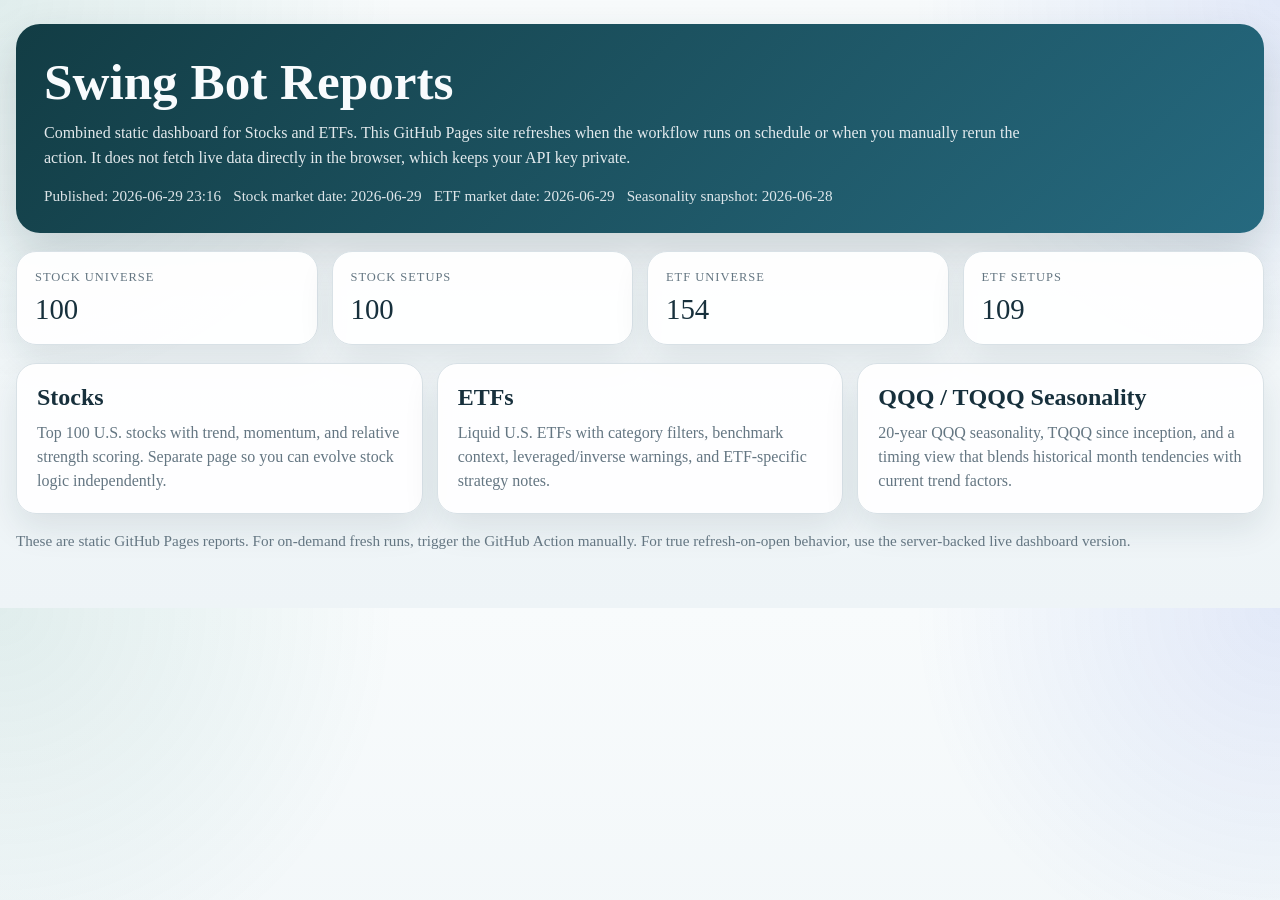
==== index.html @ 13d6fba6 "Add cache busting for report pages" ====
<!doctype html>
<html lang="en">
<head>
  <meta charset="utf-8">
  <meta http-equiv="Cache-Control" content="no-cache, no-store, must-revalidate">
  <meta http-equiv="Pragma" content="no-cache">
  <meta http-equiv="Expires" content="0">
  <meta name="viewport" content="width=device-width, initial-scale=1">
  <title>Swing Bot Reports</title>
  <style>
    :root {
      --bg: #eef4f7;
      --panel: rgba(255,255,255,.95);
      --ink: #17303c;
      --muted: #647682;
      --line: #d8e1e6;
      --green: #0c7a69;
      --blue: #1d4ed8;
      --shadow: 0 14px 34px rgba(23,48,60,.10);
    }
    * { box-sizing: border-box; }
    body {
      margin: 0;
      color: var(--ink);
      font-family: Georgia, "Times New Roman", serif;
      background:
        radial-gradient(circle at top left, rgba(12,122,105,.10), transparent 28%),
        radial-gradient(circle at top right, rgba(29,78,216,.10), transparent 26%),
        linear-gradient(180deg, #f8fbfc 0%, var(--bg) 100%);
    }
    .wrap { max-width: 1480px; margin: 0 auto; padding: 24px 16px 40px; }
    .hero {
      background: linear-gradient(135deg, rgba(14,57,65,.98), rgba(21,94,117,.92));
      color: #f8fbfd;
      border-radius: 24px;
      padding: 28px;
      box-shadow: 0 20px 45px rgba(23,48,60,.18);
    }
    .hero h1 { margin: 0 0 10px; font-size: clamp(2rem, 4vw, 3.4rem); }
    .hero p { margin: 0; line-height: 1.55; max-width: 1020px; color: rgba(248,251,253,.90); }
    .hero-meta {
      display: flex;
      gap: 12px;
      flex-wrap: wrap;
      margin-top: 16px;
      color: rgba(248,251,253,.88);
      font-size: .95rem;
    }
    .metrics, .links {
      display: grid;
      grid-template-columns: repeat(auto-fit, minmax(220px, 1fr));
      gap: 14px;
      margin-top: 18px;
    }
    .metric, .panel, .link-card {
      background: var(--panel);
      border: 1px solid var(--line);
      border-radius: 20px;
      box-shadow: var(--shadow);
    }
    .metric { padding: 18px; }
    .link-card { padding: 20px; text-decoration: none; color: var(--ink); }
    .link-card h2 { margin: 0 0 10px; }
    .link-card p { margin: 0; line-height: 1.5; color: var(--muted); }
    .label { color: var(--muted); text-transform: uppercase; letter-spacing: .08em; font-size: .78rem; }
    .value { font-size: 1.8rem; margin-top: 8px; }
    .note {
      margin-top: 16px;
      color: var(--muted);
      font-size: .95rem;
      line-height: 1.5;
    }
  </style>
</head>
<body>
  <div class="wrap">
    <section class="hero">
      <h1>Swing Bot Reports</h1>
      <p>Combined static dashboard for Stocks and ETFs. This GitHub Pages site refreshes when the workflow runs on schedule or when you manually rerun the action. It does not fetch live data directly in the browser, which keeps your API key private.</p>
      <div class="hero-meta">
        <div>Published: 2026-06-29 23:16</div>
        <div>Stock market date: 2026-06-29</div>
        <div>ETF market date: 2026-06-29</div>
        <div>Seasonality snapshot: 2026-06-28</div>
      </div>
    </section>
    <section class="metrics">
      <article class="metric"><div class="label">Stock Universe</div><div class="value">100</div></article>
      <article class="metric"><div class="label">Stock Setups</div><div class="value">100</div></article>
      <article class="metric"><div class="label">ETF Universe</div><div class="value">154</div></article>
      <article class="metric"><div class="label">ETF Setups</div><div class="value">109</div></article>
    </section>
    <section class="links">
      <a class="link-card" href="stocks.html?v=20260630-backtest">
        <h2>Stocks</h2>
        <p>Top 100 U.S. stocks with trend, momentum, and relative strength scoring. Separate page so you can evolve stock logic independently.</p>
      </a>
      <a class="link-card" href="etfs.html?v=20260630-backtest">
        <h2>ETFs</h2>
        <p>Liquid U.S. ETFs with category filters, benchmark context, leveraged/inverse warnings, and ETF-specific strategy notes.</p>
      </a>
      <a class="link-card" href="seasonality.html?v=20260630-backtest">
        <h2>QQQ / TQQQ Seasonality</h2>
        <p>20-year QQQ seasonality, TQQQ since inception, and a timing view that blends historical month tendencies with current trend factors.</p>
      </a>
    </section>
    <p class="note">These are static GitHub Pages reports. For on-demand fresh runs, trigger the GitHub Action manually. For true refresh-on-open behavior, use the server-backed live dashboard version.</p>
  </div>
</body>
</html>
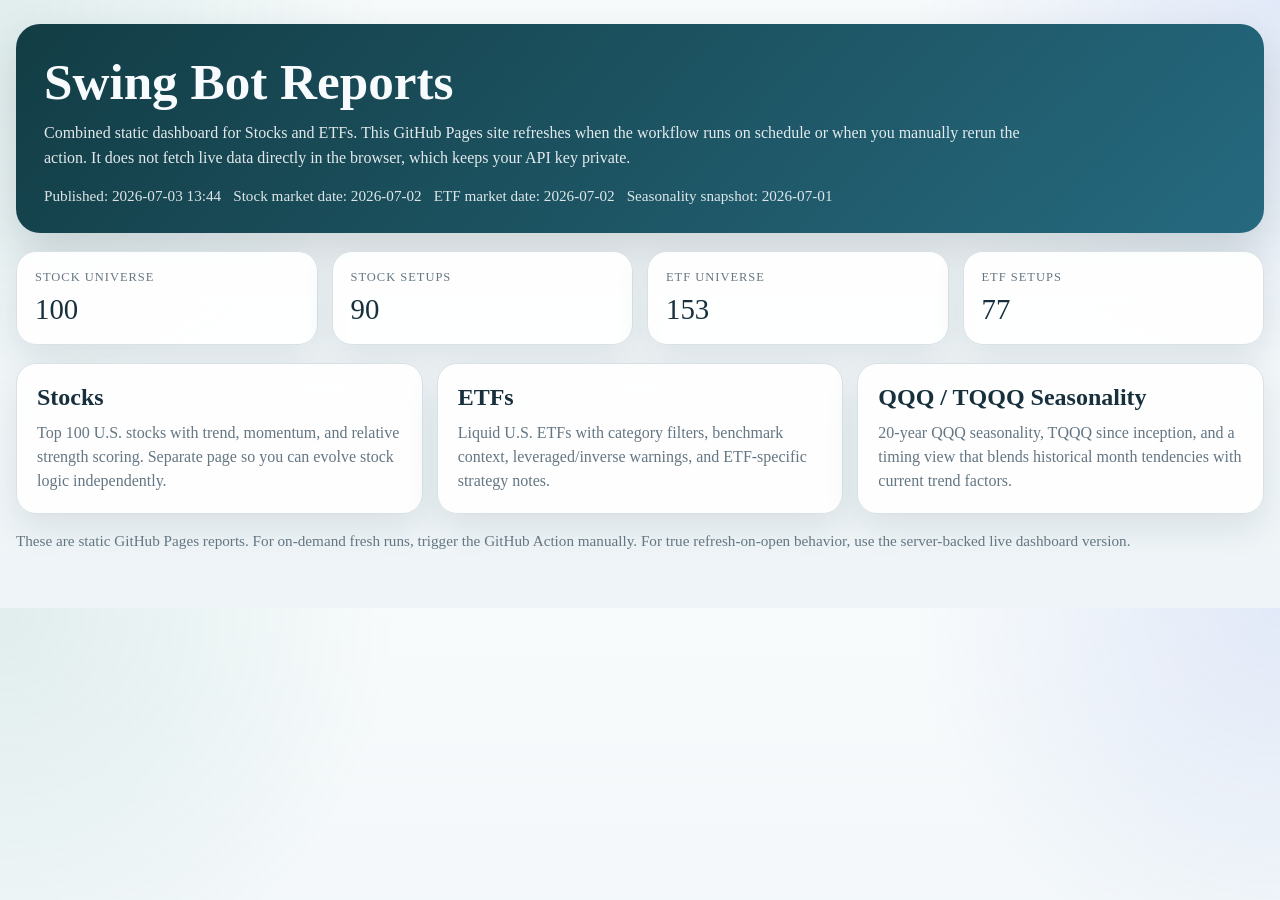
==== commit 4559e2a7: "Add edge-scored stock swing ranking" ====
--- a/index.html
+++ b/index.html
@@ -78,28 +78,28 @@
       <h1>Swing Bot Reports</h1>
       <p>Combined static dashboard for Stocks and ETFs. This GitHub Pages site refreshes when the workflow runs on schedule or when you manually rerun the action. It does not fetch live data directly in the browser, which keeps your API key private.</p>
       <div class="hero-meta">
-        <div>Published: 2026-06-29 23:16</div>
-        <div>Stock market date: 2026-06-29</div>
-        <div>ETF market date: 2026-06-29</div>
-        <div>Seasonality snapshot: 2026-06-28</div>
+        <div>Published: 2026-07-03 13:44</div>
+        <div>Stock market date: 2026-07-02</div>
+        <div>ETF market date: 2026-07-02</div>
+        <div>Seasonality snapshot: 2026-07-01</div>
       </div>
     </section>
     <section class="metrics">
       <article class="metric"><div class="label">Stock Universe</div><div class="value">100</div></article>
-      <article class="metric"><div class="label">Stock Setups</div><div class="value">100</div></article>
-      <article class="metric"><div class="label">ETF Universe</div><div class="value">154</div></article>
-      <article class="metric"><div class="label">ETF Setups</div><div class="value">109</div></article>
+      <article class="metric"><div class="label">Stock Setups</div><div class="value">90</div></article>
+      <article class="metric"><div class="label">ETF Universe</div><div class="value">153</div></article>
+      <article class="metric"><div class="label">ETF Setups</div><div class="value">77</div></article>
     </section>
     <section class="links">
-      <a class="link-card" href="stocks.html?v=20260630-backtest">
+      <a class="link-card" href="stocks.html?v=202607031344">
         <h2>Stocks</h2>
         <p>Top 100 U.S. stocks with trend, momentum, and relative strength scoring. Separate page so you can evolve stock logic independently.</p>
       </a>
-      <a class="link-card" href="etfs.html?v=20260630-backtest">
+      <a class="link-card" href="etfs.html?v=202607031344">
         <h2>ETFs</h2>
         <p>Liquid U.S. ETFs with category filters, benchmark context, leveraged/inverse warnings, and ETF-specific strategy notes.</p>
       </a>
-      <a class="link-card" href="seasonality.html?v=20260630-backtest">
+      <a class="link-card" href="seasonality.html?v=202607031344">
         <h2>QQQ / TQQQ Seasonality</h2>
         <p>20-year QQQ seasonality, TQQQ since inception, and a timing view that blends historical month tendencies with current trend factors.</p>
       </a>
@@ -107,4 +107,4 @@
     <p class="note">These are static GitHub Pages reports. For on-demand fresh runs, trigger the GitHub Action manually. For true refresh-on-open behavior, use the server-backed live dashboard version.</p>
   </div>
 </body>
-</html>
+</html>
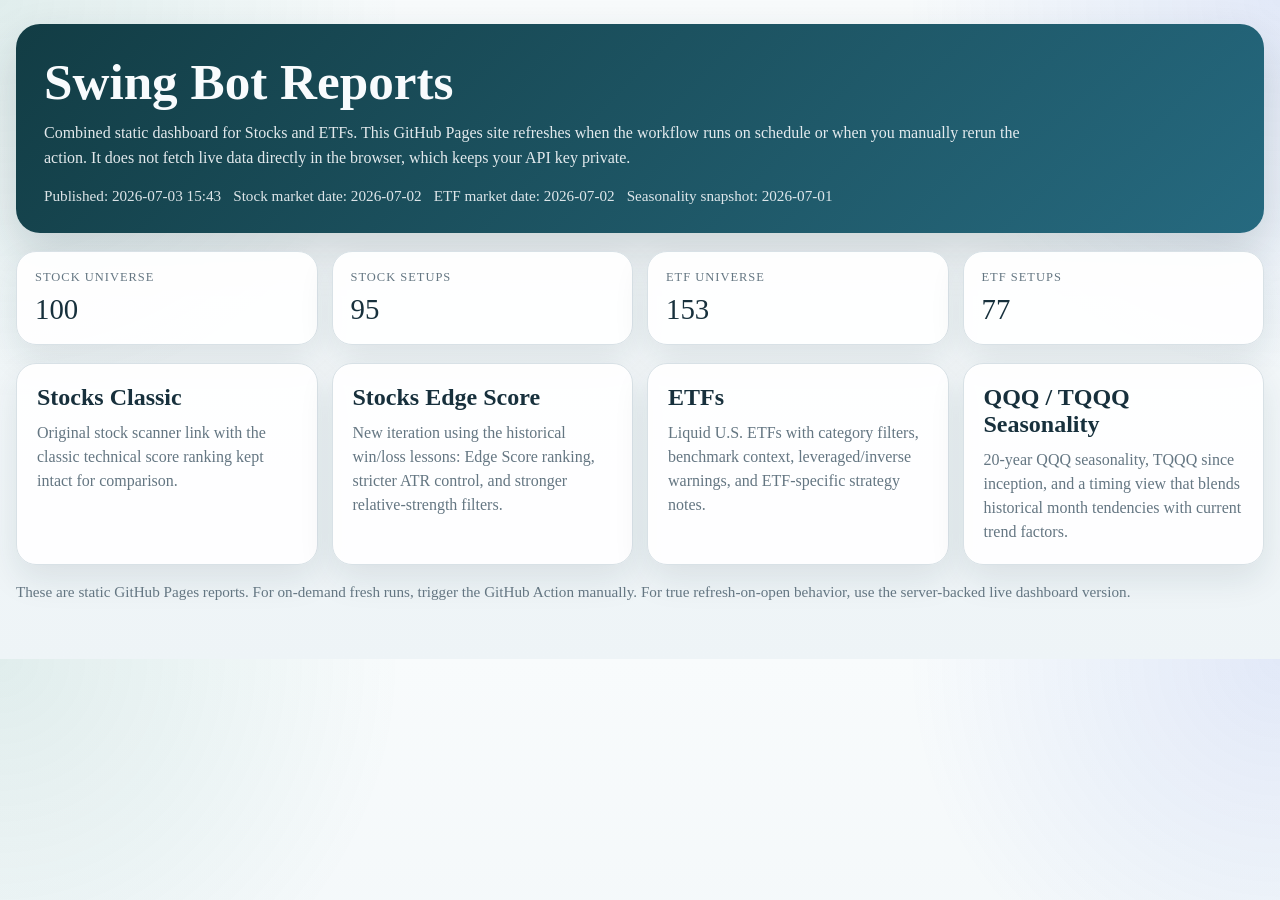
==== commit 254176c1: "Publish classic and edge stock reports separately" ====
--- a/index.html
+++ b/index.html
@@ -78,7 +78,7 @@
       <h1>Swing Bot Reports</h1>
       <p>Combined static dashboard for Stocks and ETFs. This GitHub Pages site refreshes when the workflow runs on schedule or when you manually rerun the action. It does not fetch live data directly in the browser, which keeps your API key private.</p>
       <div class="hero-meta">
-        <div>Published: 2026-07-03 13:44</div>
+        <div>Published: 2026-07-03 15:43</div>
         <div>Stock market date: 2026-07-02</div>
         <div>ETF market date: 2026-07-02</div>
         <div>Seasonality snapshot: 2026-07-01</div>
@@ -86,20 +86,24 @@
     </section>
     <section class="metrics">
       <article class="metric"><div class="label">Stock Universe</div><div class="value">100</div></article>
-      <article class="metric"><div class="label">Stock Setups</div><div class="value">90</div></article>
+      <article class="metric"><div class="label">Stock Setups</div><div class="value">95</div></article>
       <article class="metric"><div class="label">ETF Universe</div><div class="value">153</div></article>
       <article class="metric"><div class="label">ETF Setups</div><div class="value">77</div></article>
     </section>
     <section class="links">
-      <a class="link-card" href="stocks.html?v=202607031344">
-        <h2>Stocks</h2>
-        <p>Top 100 U.S. stocks with trend, momentum, and relative strength scoring. Separate page so you can evolve stock logic independently.</p>
+      <a class="link-card" href="stocks.html?v=202607031543">
+        <h2>Stocks Classic</h2>
+        <p>Original stock scanner link with the classic technical score ranking kept intact for comparison.</p>
       </a>
-      <a class="link-card" href="etfs.html?v=202607031344">
+      <a class="link-card" href="stocks-edge.html?v=202607031543">
+        <h2>Stocks Edge Score</h2>
+        <p>New iteration using the historical win/loss lessons: Edge Score ranking, stricter ATR control, and stronger relative-strength filters.</p>
+      </a>
+      <a class="link-card" href="etfs.html?v=202607031543">
         <h2>ETFs</h2>
         <p>Liquid U.S. ETFs with category filters, benchmark context, leveraged/inverse warnings, and ETF-specific strategy notes.</p>
       </a>
-      <a class="link-card" href="seasonality.html?v=202607031344">
+      <a class="link-card" href="seasonality.html?v=202607031543">
         <h2>QQQ / TQQQ Seasonality</h2>
         <p>20-year QQQ seasonality, TQQQ since inception, and a timing view that blends historical month tendencies with current trend factors.</p>
       </a>
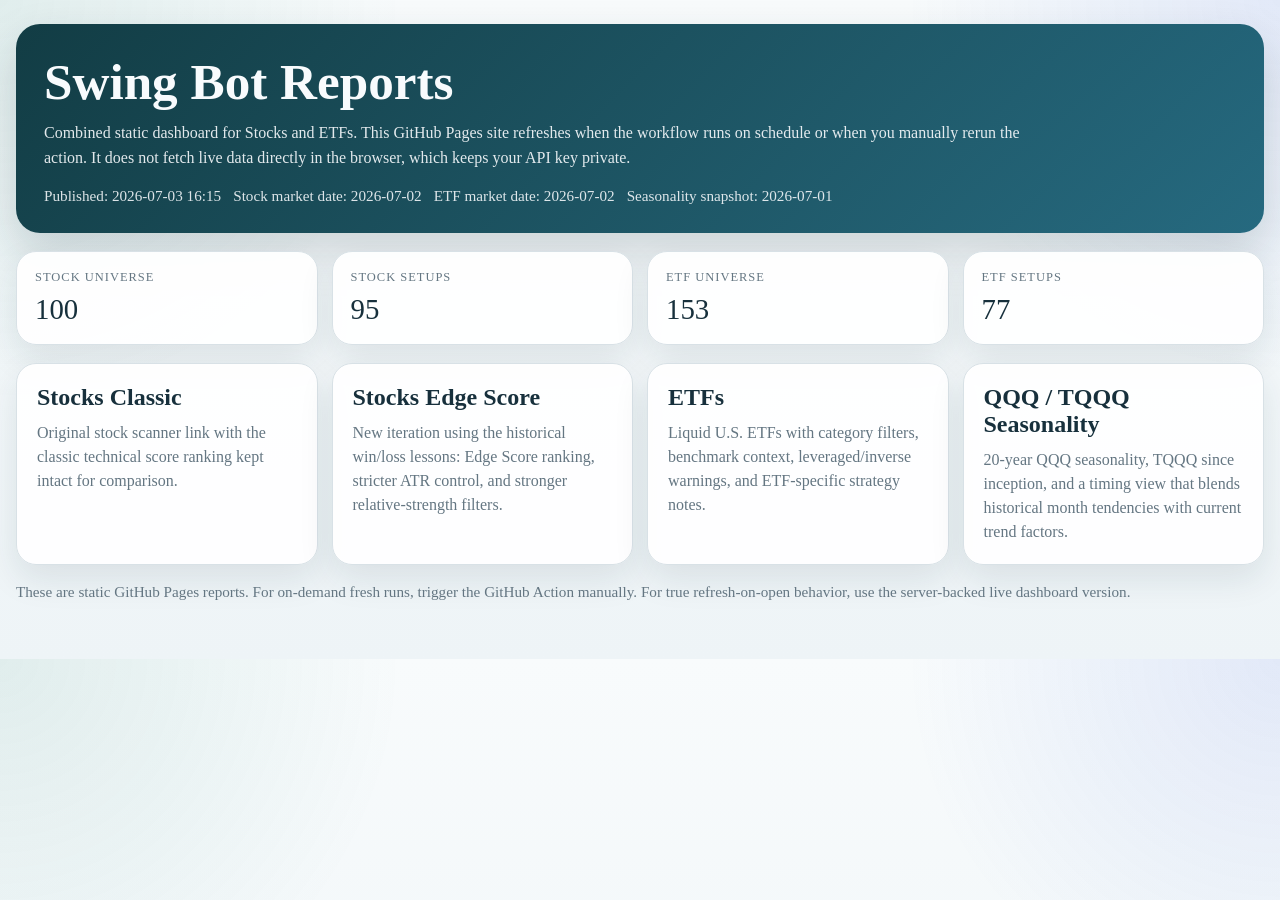
==== commit 257f3884: "Tune edge report default filters" ====
--- a/index.html
+++ b/index.html
@@ -78,7 +78,7 @@
       <h1>Swing Bot Reports</h1>
       <p>Combined static dashboard for Stocks and ETFs. This GitHub Pages site refreshes when the workflow runs on schedule or when you manually rerun the action. It does not fetch live data directly in the browser, which keeps your API key private.</p>
       <div class="hero-meta">
-        <div>Published: 2026-07-03 15:43</div>
+        <div>Published: 2026-07-03 16:15</div>
         <div>Stock market date: 2026-07-02</div>
         <div>ETF market date: 2026-07-02</div>
         <div>Seasonality snapshot: 2026-07-01</div>
@@ -91,19 +91,19 @@
       <article class="metric"><div class="label">ETF Setups</div><div class="value">77</div></article>
     </section>
     <section class="links">
-      <a class="link-card" href="stocks.html?v=202607031543">
+      <a class="link-card" href="stocks.html?v=202607031615">
         <h2>Stocks Classic</h2>
         <p>Original stock scanner link with the classic technical score ranking kept intact for comparison.</p>
       </a>
-      <a class="link-card" href="stocks-edge.html?v=202607031543">
+      <a class="link-card" href="stocks-edge.html?v=202607031615">
         <h2>Stocks Edge Score</h2>
         <p>New iteration using the historical win/loss lessons: Edge Score ranking, stricter ATR control, and stronger relative-strength filters.</p>
       </a>
-      <a class="link-card" href="etfs.html?v=202607031543">
+      <a class="link-card" href="etfs.html?v=202607031615">
         <h2>ETFs</h2>
         <p>Liquid U.S. ETFs with category filters, benchmark context, leveraged/inverse warnings, and ETF-specific strategy notes.</p>
       </a>
-      <a class="link-card" href="seasonality.html?v=202607031543">
+      <a class="link-card" href="seasonality.html?v=202607031615">
         <h2>QQQ / TQQQ Seasonality</h2>
         <p>20-year QQQ seasonality, TQQQ since inception, and a timing view that blends historical month tendencies with current trend factors.</p>
       </a>
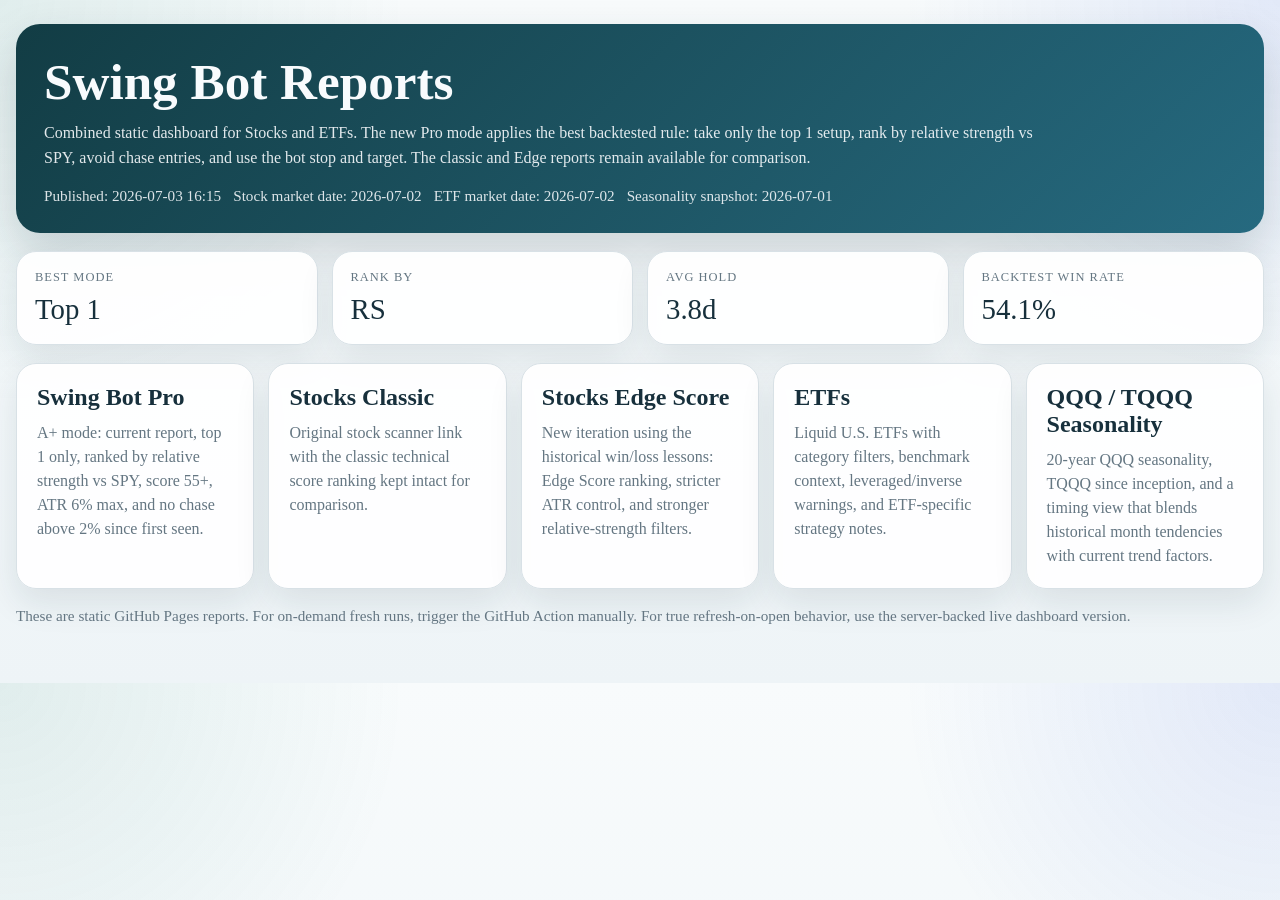
==== commit 95d9eb80: "Add Swing Bot Pro dashboard" ====
--- a/index.html
+++ b/index.html
@@ -76,7 +76,7 @@
   <div class="wrap">
     <section class="hero">
       <h1>Swing Bot Reports</h1>
-      <p>Combined static dashboard for Stocks and ETFs. This GitHub Pages site refreshes when the workflow runs on schedule or when you manually rerun the action. It does not fetch live data directly in the browser, which keeps your API key private.</p>
+      <p>Combined static dashboard for Stocks and ETFs. The new Pro mode applies the best backtested rule: take only the top 1 setup, rank by relative strength vs SPY, avoid chase entries, and use the bot stop and target. The classic and Edge reports remain available for comparison.</p>
       <div class="hero-meta">
         <div>Published: 2026-07-03 16:15</div>
         <div>Stock market date: 2026-07-02</div>
@@ -85,12 +85,16 @@
       </div>
     </section>
     <section class="metrics">
-      <article class="metric"><div class="label">Stock Universe</div><div class="value">100</div></article>
-      <article class="metric"><div class="label">Stock Setups</div><div class="value">95</div></article>
-      <article class="metric"><div class="label">ETF Universe</div><div class="value">153</div></article>
-      <article class="metric"><div class="label">ETF Setups</div><div class="value">77</div></article>
+      <article class="metric"><div class="label">Best Mode</div><div class="value">Top 1</div></article>
+      <article class="metric"><div class="label">Rank By</div><div class="value">RS</div></article>
+      <article class="metric"><div class="label">Avg Hold</div><div class="value">3.8d</div></article>
+      <article class="metric"><div class="label">Backtest Win Rate</div><div class="value">54.1%</div></article>
     </section>
     <section class="links">
+      <a class="link-card" href="swingbot-pro.html?v=20260817">
+        <h2>Swing Bot Pro</h2>
+        <p>A+ mode: current report, top 1 only, ranked by relative strength vs SPY, score 55+, ATR 6% max, and no chase above 2% since first seen.</p>
+      </a>
       <a class="link-card" href="stocks.html?v=202607031615">
         <h2>Stocks Classic</h2>
         <p>Original stock scanner link with the classic technical score ranking kept intact for comparison.</p>
@@ -111,4 +115,4 @@
     <p class="note">These are static GitHub Pages reports. For on-demand fresh runs, trigger the GitHub Action manually. For true refresh-on-open behavior, use the server-backed live dashboard version.</p>
   </div>
 </body>
-</html>+</html>
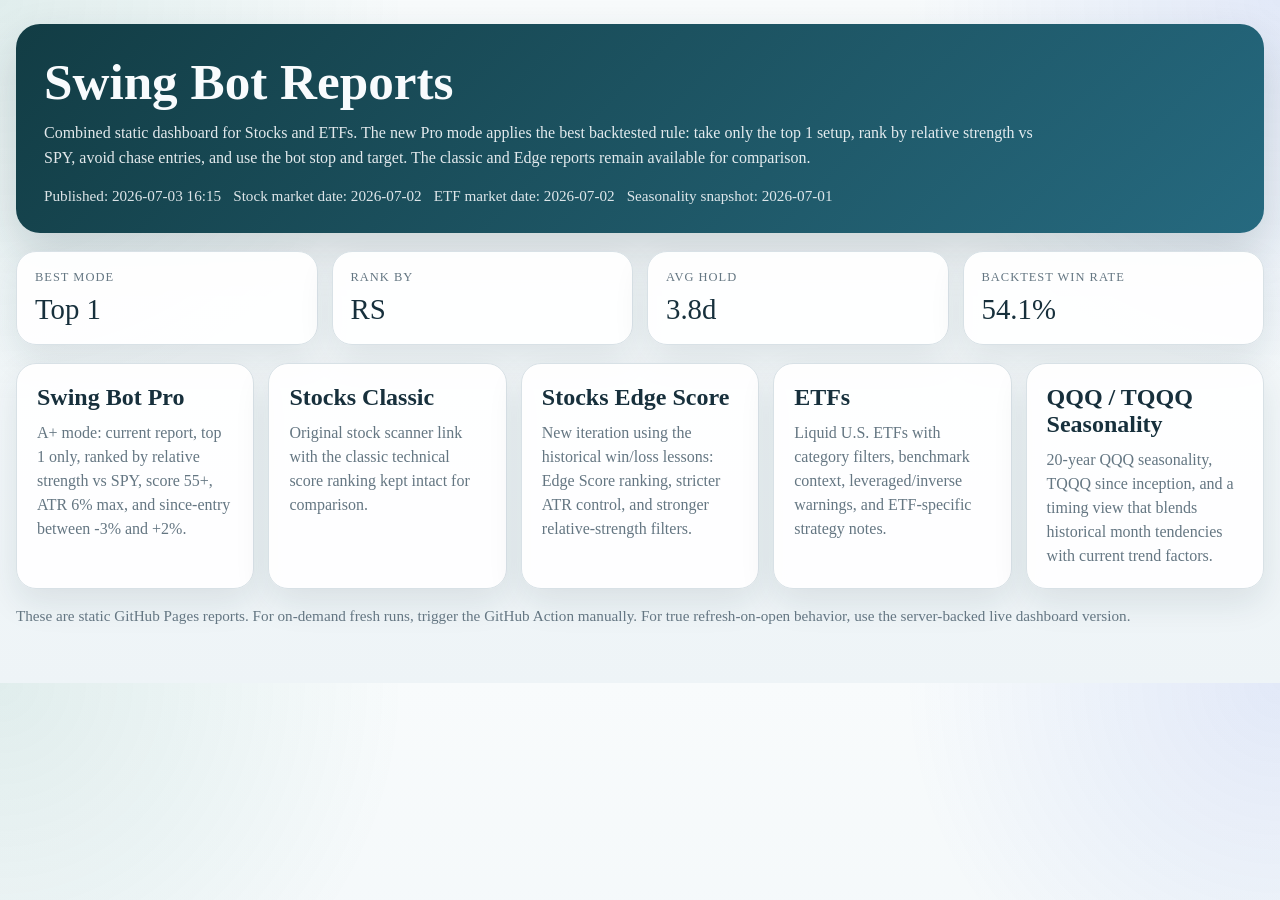
==== commit e4a91c72: "Tighten Swing Bot Pro pullback filter" ====
--- a/index.html
+++ b/index.html
@@ -93,7 +93,7 @@
     <section class="links">
       <a class="link-card" href="swingbot-pro.html?v=20260817">
         <h2>Swing Bot Pro</h2>
-        <p>A+ mode: current report, top 1 only, ranked by relative strength vs SPY, score 55+, ATR 6% max, and no chase above 2% since first seen.</p>
+        <p>A+ mode: current report, top 1 only, ranked by relative strength vs SPY, score 55+, ATR 6% max, and since-entry between -3% and +2%.</p>
       </a>
       <a class="link-card" href="stocks.html?v=202607031615">
         <h2>Stocks Classic</h2>
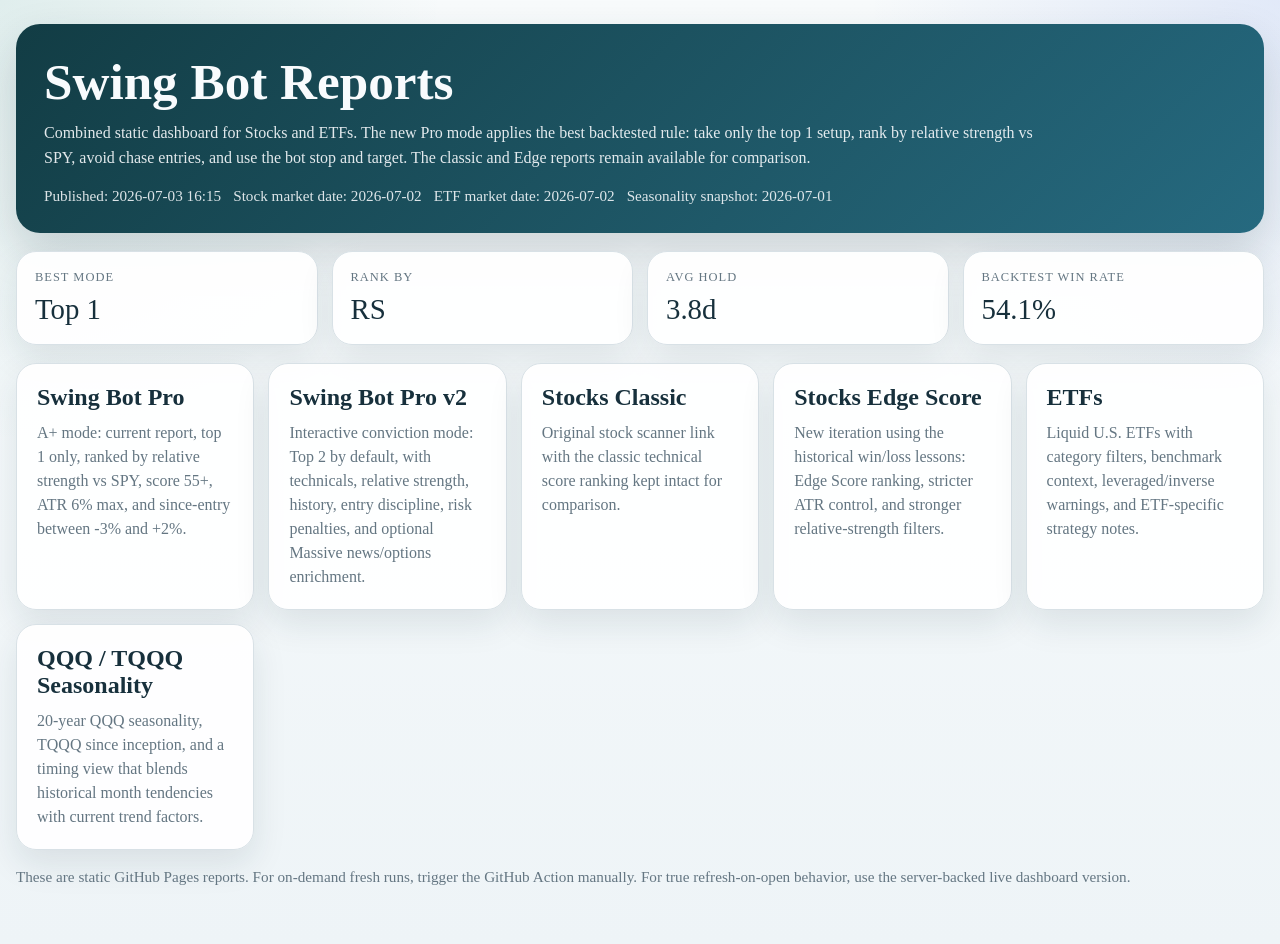
==== commit c841a28c: "Add interactive Swing Bot Pro v2 dashboard" ====
--- a/index.html
+++ b/index.html
@@ -95,6 +95,10 @@
         <h2>Swing Bot Pro</h2>
         <p>A+ mode: current report, top 1 only, ranked by relative strength vs SPY, score 55+, ATR 6% max, and since-entry between -3% and +2%.</p>
       </a>
+      <a class="link-card" href="swingbot-pro-v2.html?v=20260827">
+        <h2>Swing Bot Pro v2</h2>
+        <p>Interactive conviction mode: Top 2 by default, with technicals, relative strength, history, entry discipline, risk penalties, and optional Massive news/options enrichment.</p>
+      </a>
       <a class="link-card" href="stocks.html?v=202607031615">
         <h2>Stocks Classic</h2>
         <p>Original stock scanner link with the classic technical score ranking kept intact for comparison.</p>
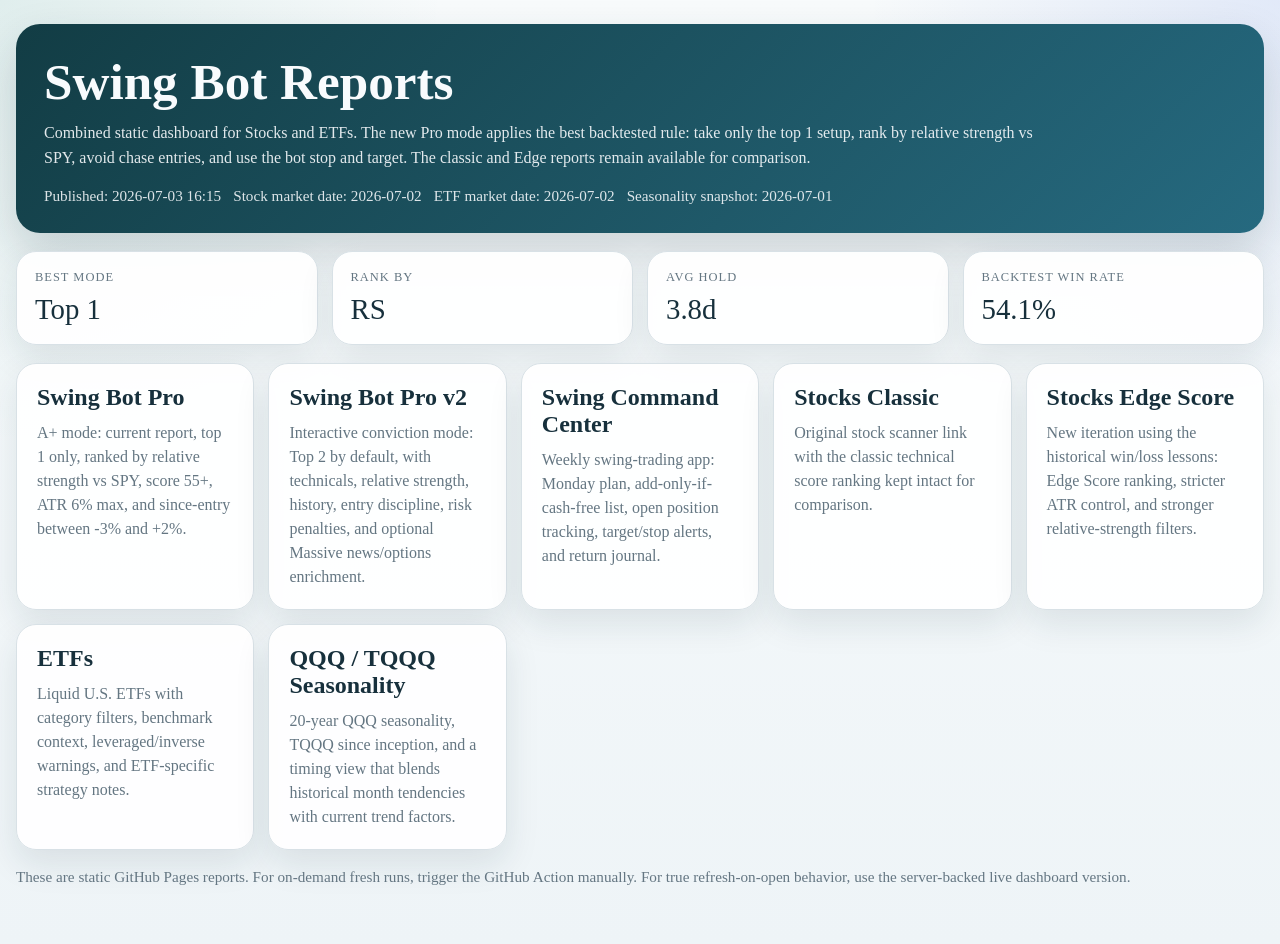
==== commit 37c4a466: "Add Swing Command Center app" ====
--- a/index.html
+++ b/index.html
@@ -99,6 +99,10 @@
         <h2>Swing Bot Pro v2</h2>
         <p>Interactive conviction mode: Top 2 by default, with technicals, relative strength, history, entry discipline, risk penalties, and optional Massive news/options enrichment.</p>
       </a>
+      <a class="link-card" href="swing-command-center.html?v=20260828">
+        <h2>Swing Command Center</h2>
+        <p>Weekly swing-trading app: Monday plan, add-only-if-cash-free list, open position tracking, target/stop alerts, and return journal.</p>
+      </a>
       <a class="link-card" href="stocks.html?v=202607031615">
         <h2>Stocks Classic</h2>
         <p>Original stock scanner link with the classic technical score ranking kept intact for comparison.</p>
